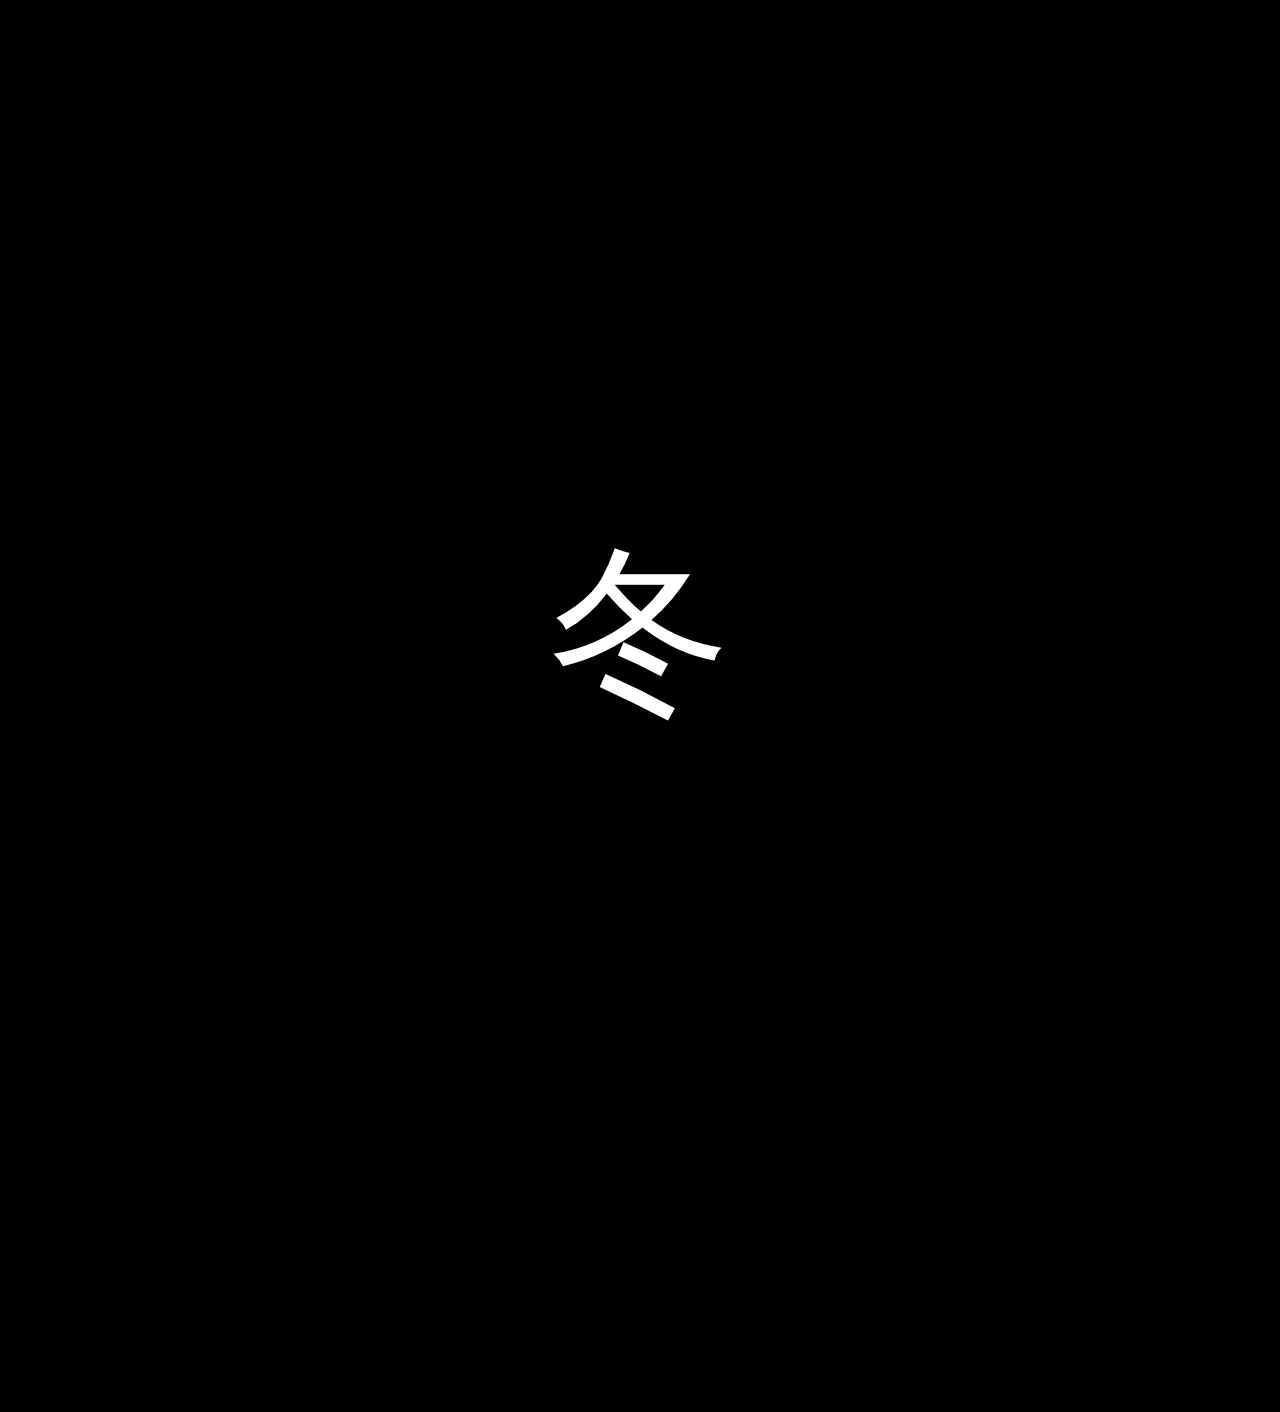
==== 001start/season.html @ 27a6419b "new" ====
<!DOCTYPE html>
<html lang="en">
<head>
    <meta charset="UTF-8">
    <title>四季交替</title>
    <link rel="stylesheet" type="text/css" href="css/page.css">
</head>
<body>
    <page id="c">春</page>
    <page id="x">夏</page>
    <page id="q">秋</page>
    <page id="d">冬</page>
</body>
</html>
---- 001start/css/page.css ----
html,body,page{
     height: 100%;
     width: 100%;
     margin: 0;
 }
page{
    height: 100%;
    font-size: 180px;
    position: absolute;
    text-align:center;
    padding-top: 40%;
}
#c{
    background-color: lightgreen;
    animation: c 10s infinite;
}
#x{
    background-color: red;
    animation: x 10s infinite;
}
#q{
    background-color: burlywood;
    animation: q 10s infinite;
}
#d{
    background-color:black ;
    color: white;
    animation: d 10s infinite;
}
@keyframes c {
    0%{opacity: 0}
    20%{opacity: 100}
    40%{opacity: 0}
    60%{opacity: 0}
    80%{opacity: 0}
    100%{opacity: 0}
}
@keyframes x {
    0%{opacity: 0}
    20%{opacity: 0}
    40%{opacity: 100}
    60%{opacity: 0}
    80%{opacity: 0}
    100%{opacity: 0}
}
@keyframes q {
    0%{opacity: 0}
    20%{opacity: 0}
    40%{opacity: 0}
    60%{opacity: 100}
    80%{opacity: 0}
    100%{opacity: 0}
}
@keyframes d {
    0%{opacity: 0}
    20%{opacity: 0}
    40%{opacity: 0}
    60%{opacity: 0}
    80%{opacity: 100}
    100%{opacity: 0}
}
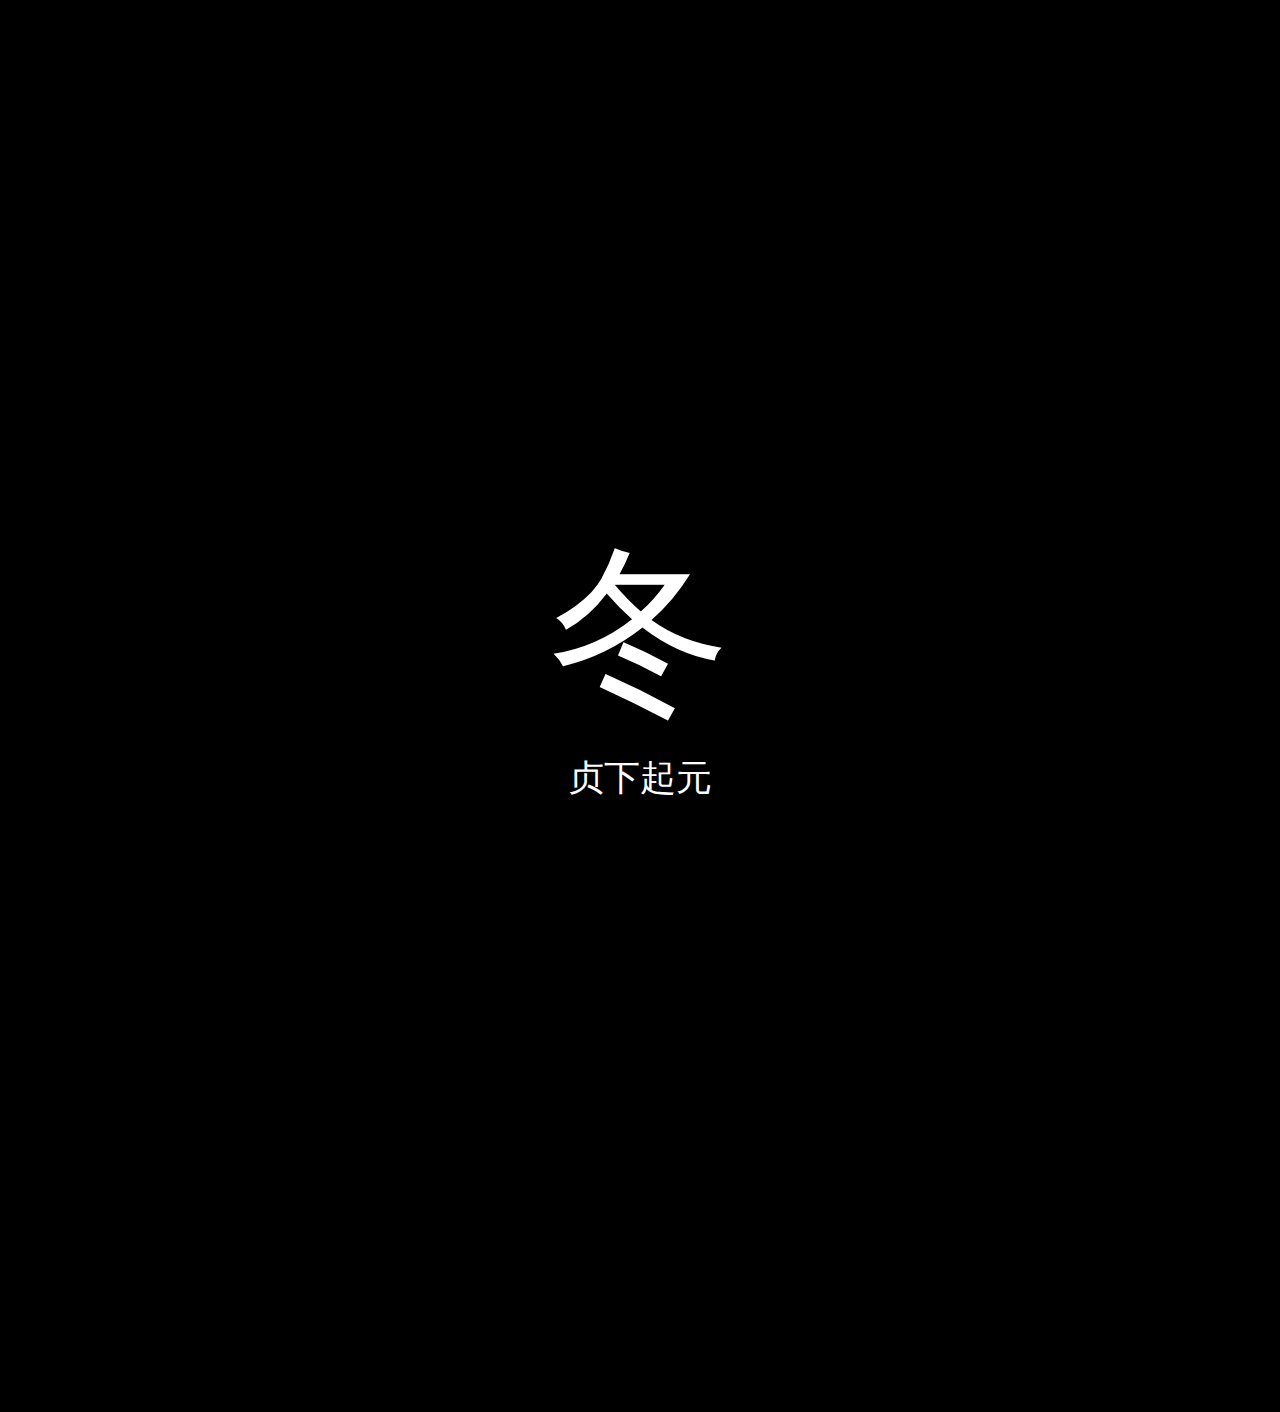
==== commit 7767143b: "new" ====
--- a/001start/season.html
+++ b/001start/season.html
@@ -4,11 +4,27 @@
     <meta charset="UTF-8">
     <title>四季交替</title>
     <link rel="stylesheet" type="text/css" href="css/page.css">
+    <script>
+        function audioAutoPlay(id){
+            var audio = document.getElementById(id);
+            audio.play();
+            document.addEventListener("WeixinJSBridgeReady", function () {
+                audio.play();
+            }, false);
+            document.addEventListener('YixinJSBridgeReady', function() {
+                audio.play();
+            }, false);
+        }
+    </script>
 </head>
-<body>
+<body onload="audioAutoPlay('bgm');">
+<audio id="bgm" src="bgms/music.mp3" preload="auto" autoplay="autoplay" loop="loop"></audio>
     <page id="c">春</page>
     <page id="x">夏</page>
     <page id="q">秋</page>
-    <page id="d">冬</page>
+    <page id="d">
+        冬
+        <span id="z">贞下起元</span>
+    </page>
 </body>
 </html>--- a/001start/css/page.css
+++ b/001start/css/page.css
@@ -13,20 +13,33 @@
 }
 #c{
     background-color: lightgreen;
-    animation: c 10s infinite;
+    animation: c 9.4s infinite;
 }
 #x{
     background-color: red;
-    animation: x 10s infinite;
+    animation: x 9.4s infinite;
 }
 #q{
     background-color: burlywood;
-    animation: q 10s infinite;
+    animation: q 9.4s infinite;
+    background-image: url("../images/0.jpg");
+    background-size: 100% 100%;
 }
 #d{
     background-color:black ;
     color: white;
-    animation: d 10s infinite;
+    animation: d 9.4s infinite;
+}
+#z{
+    font-size: 36px;
+    display: block;
+    animation: z 9.4s infinite;
+}
+@keyframes z {
+    0%{opacity: 0}
+    80%{opacity: 100}
+    90%{opacity: 100}
+    100%{opacity: 0}
 }
 @keyframes c {
     0%{opacity: 0}
